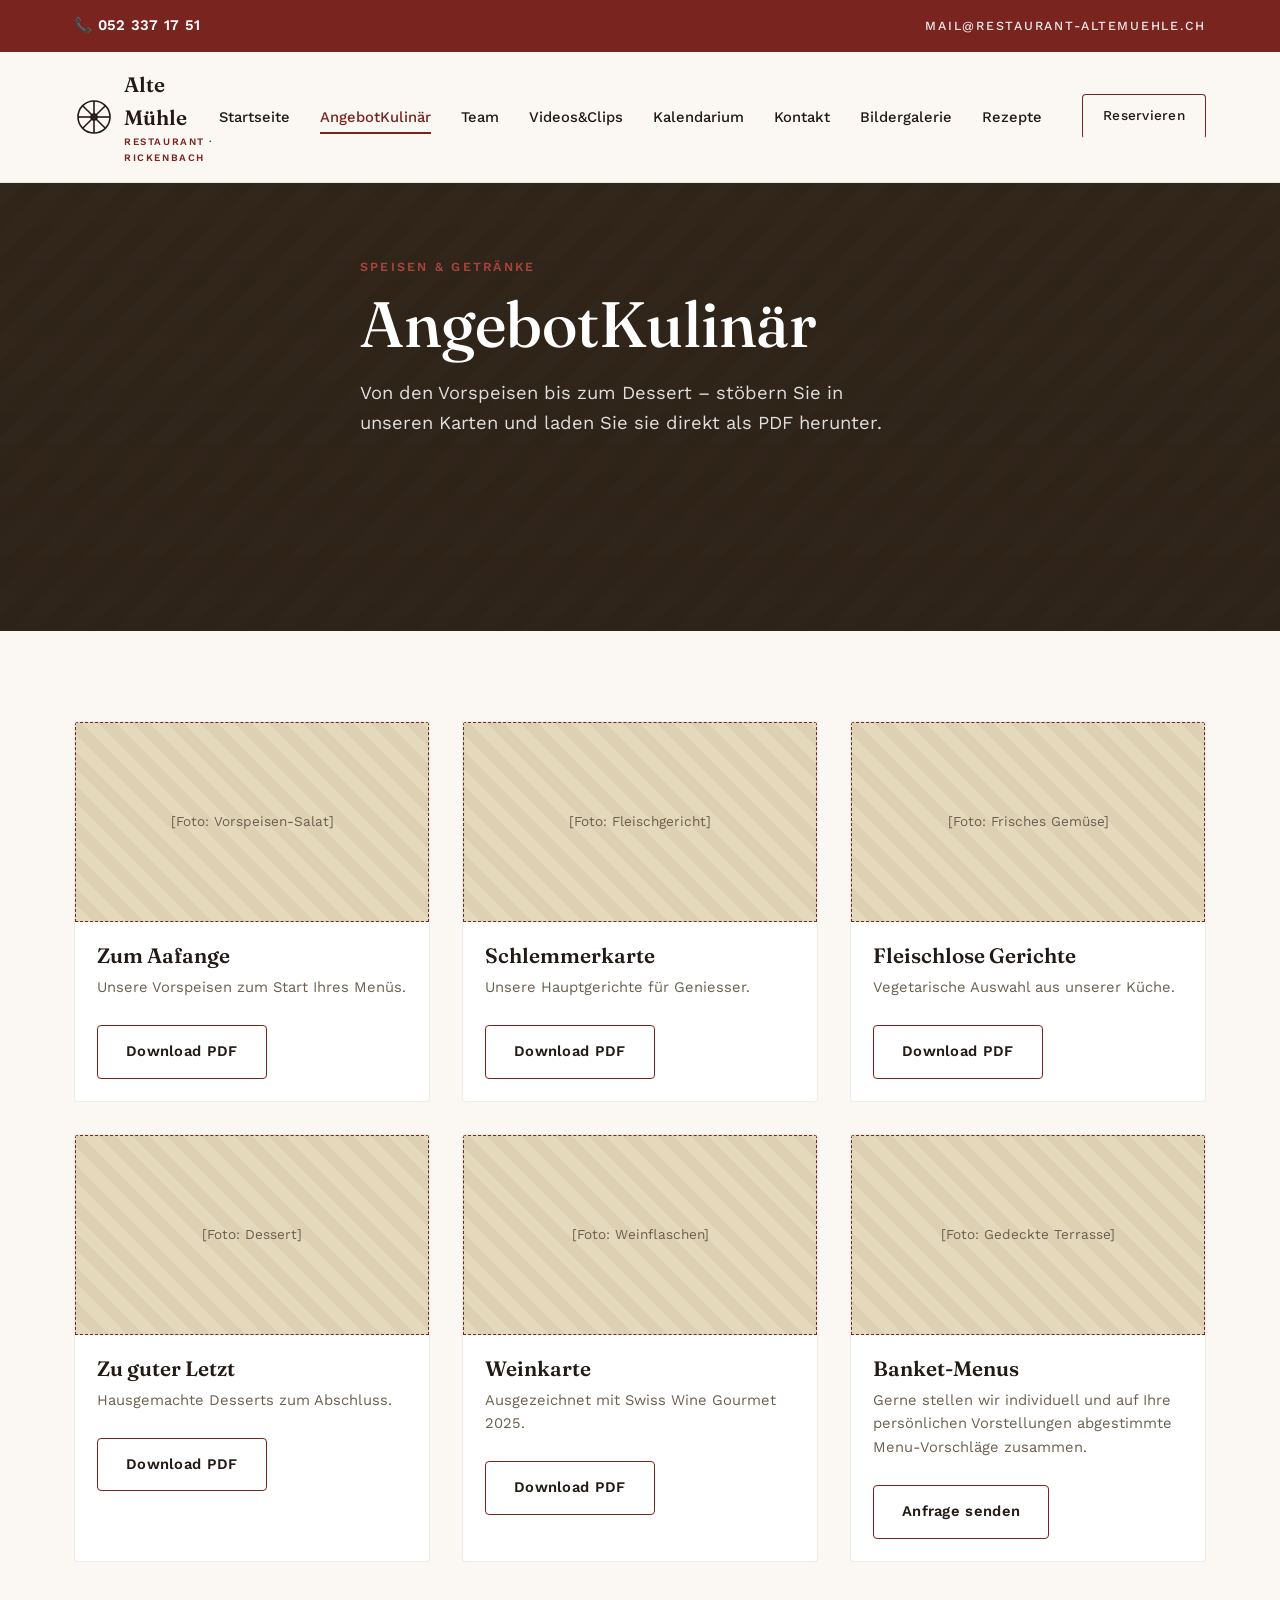
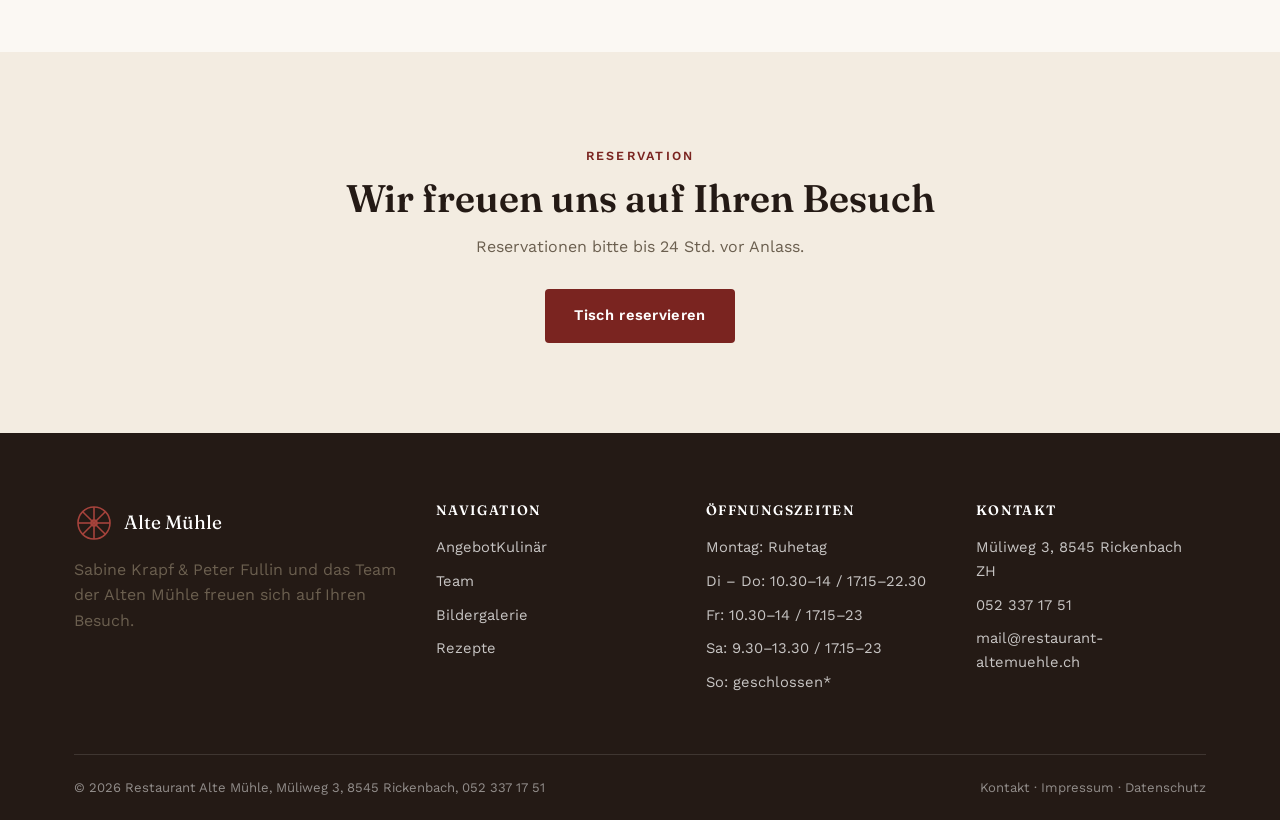
==== angebotkulinaer.html @ ccd16a59 "Initial commit" ====
<!DOCTYPE html>
<html lang="de">
<head>
<meta charset="UTF-8">
<meta name="viewport" content="width=device-width, initial-scale=1.0">
<title>AngebotKulinär | Restaurant Alte Mühle</title>
<meta name="description" content="Unsere Karten: Vorspeisen, Schlemmerkarte, fleischlose Gerichte, Desserts, Weinkarte und Banket-Menus.">
<link rel="stylesheet" href="style.css">
</head>
<body>

<div class="top-bar">
  <div class="top-bar-inner">
    <a class="phone" href="tel:+41523371751">📞 052 337 17 51</a>
    <a class="mail" href="mailto:mail@restaurant-altemuehle.ch">mail@restaurant-altemuehle.ch</a>
  </div>
</div>

<header class="site-header">
  <div class="nav-wrap">
    <a href="index.html" class="logo">
      <svg class="millwheel" viewBox="0 0 40 40"><circle cx="20" cy="20" r="16"/><line x1="20" y1="4" x2="20" y2="36"/><line x1="4" y1="20" x2="36" y2="20"/><line x1="8.7" y1="8.7" x2="31.3" y2="31.3"/><line x1="31.3" y1="8.7" x2="8.7" y2="31.3"/><circle cx="20" cy="20" r="3"/></svg>
      <div>Alte Mühle<span class="sub">Restaurant · Rickenbach</span></div>
    </a>
    <nav class="main-nav" id="main-nav">
      <ul>
        <li><a href="index.html">Startseite</a></li>
        <li><a href="angebotkulinaer.html" class="active">AngebotKulinär</a></li>
        <li><a href="team.html">Team</a></li>
        <li><a href="videos.html">Videos&amp;Clips</a></li>
        <li><a href="kalendarium.html">Kalendarium</a></li>
        <li><a href="kontakt.html">Kontakt</a></li>
        <li><a href="bildergalerie.html">Bildergalerie</a></li>
        <li><a href="rezepte.html">Rezepte</a></li>
        <li class="nav-cta"><a href="kontakt.html" class="btn btn-outline-dark">Reservieren</a></li>
      </ul>
    </nav>
    <button class="nav-toggle" id="nav-toggle" aria-label="Menü öffnen">&#9776;</button>
  </div>
</header>

<section class="hero page-hero">
  <div class="hero-inner">
    <span class="eyebrow">Speisen &amp; Getränke</span>
    <h1>AngebotKulinär</h1>
    <p class="lead">Von den Vorspeisen bis zum Dessert – stöbern Sie in unseren Karten und laden Sie sie direkt als PDF herunter.</p>
  </div>
</section>

<section>
  <div class="container">
    <div class="grid-3">
      <div class="card">
        <div class="img-placeholder">[Foto: Vorspeisen-Salat]</div>
        <div class="card-body">
          <h3>Zum Aafange</h3>
          <p>Unsere Vorspeisen zum Start Ihres Menüs.</p>
          <br>
          <a href="#" class="btn btn-outline-dark">Download PDF</a>
        </div>
      </div>
      <div class="card">
        <div class="img-placeholder">[Foto: Fleischgericht]</div>
        <div class="card-body">
          <h3>Schlemmerkarte</h3>
          <p>Unsere Hauptgerichte für Geniesser.</p>
          <br>
          <a href="#" class="btn btn-outline-dark">Download PDF</a>
        </div>
      </div>
      <div class="card">
        <div class="img-placeholder">[Foto: Frisches Gemüse]</div>
        <div class="card-body">
          <h3>Fleischlose Gerichte</h3>
          <p>Vegetarische Auswahl aus unserer Küche.</p>
          <br>
          <a href="#" class="btn btn-outline-dark">Download PDF</a>
        </div>
      </div>
      <div class="card">
        <div class="img-placeholder">[Foto: Dessert]</div>
        <div class="card-body">
          <h3>Zu guter Letzt</h3>
          <p>Hausgemachte Desserts zum Abschluss.</p>
          <br>
          <a href="#" class="btn btn-outline-dark">Download PDF</a>
        </div>
      </div>
      <div class="card">
        <div class="img-placeholder">[Foto: Weinflaschen]</div>
        <div class="card-body">
          <h3>Weinkarte</h3>
          <p>Ausgezeichnet mit Swiss Wine Gourmet 2025.</p>
          <br>
          <a href="#" class="btn btn-outline-dark">Download PDF</a>
        </div>
      </div>
      <div class="card">
        <div class="img-placeholder">[Foto: Gedeckte Terrasse]</div>
        <div class="card-body">
          <h3>Banket-Menus</h3>
          <p>Gerne stellen wir individuell und auf Ihre persönlichen Vorstellungen abgestimmte Menu-Vorschläge zusammen.</p>
          <br>
          <a href="kontakt.html" class="btn btn-outline-dark">Anfrage senden</a>
        </div>
      </div>
    </div>
  </div>
</section>

<section class="section-alt text-center">
  <div class="container">
    <span class="eyebrow">Reservation</span>
    <h2>Wir freuen uns auf Ihren Besuch</h2>
    <p style="max-width:520px;margin:14px auto 30px;">Reservationen bitte bis 24 Std. vor Anlass.</p>
    <a href="kontakt.html" class="btn btn-primary">Tisch reservieren</a>
  </div>
</section>

<footer class="site-footer">
  <div class="container">
    <div class="footer-grid">
      <div>
        <div class="footer-logo">
          <svg class="millwheel" viewBox="0 0 40 40"><circle cx="20" cy="20" r="16"/><line x1="20" y1="4" x2="20" y2="36"/><line x1="4" y1="20" x2="36" y2="20"/><line x1="8.7" y1="8.7" x2="31.3" y2="31.3"/><line x1="31.3" y1="8.7" x2="8.7" y2="31.3"/><circle cx="20" cy="20" r="3"/></svg>
          Alte Mühle
        </div>
        <p>Sabine Krapf &amp; Peter Fullin und das Team der Alten Mühle freuen sich auf Ihren Besuch.</p>
      </div>
      <div>
        <h4>Navigation</h4>
        <ul>
          <li><a href="angebotkulinaer.html">AngebotKulinär</a></li>
          <li><a href="team.html">Team</a></li>
          <li><a href="bildergalerie.html">Bildergalerie</a></li>
          <li><a href="rezepte.html">Rezepte</a></li>
        </ul>
      </div>
      <div>
        <h4>Öffnungszeiten</h4>
        <ul>
          <li>Montag: Ruhetag</li>
          <li>Di – Do: 10.30–14 / 17.15–22.30</li>
          <li>Fr: 10.30–14 / 17.15–23</li>
          <li>Sa: 9.30–13.30 / 17.15–23</li>
          <li>So: geschlossen*</li>
        </ul>
      </div>
      <div>
        <h4>Kontakt</h4>
        <ul>
          <li>Müliweg 3, 8545 Rickenbach ZH</li>
          <li><a href="tel:+41523371751">052 337 17 51</a></li>
          <li><a href="mailto:mail@restaurant-altemuehle.ch">mail@restaurant-altemuehle.ch</a></li>
        </ul>
      </div>
    </div>
    <div class="footer-bottom">
      <span>© 2026 Restaurant Alte Mühle, Müliweg 3, 8545 Rickenbach, 052 337 17 51</span>
      <span><a href="kontakt.html">Kontakt</a> · <a href="#">Impressum</a> · <a href="#">Datenschutz</a></span>
    </div>
  </div>
</footer>

<script>
  document.getElementById('nav-toggle').addEventListener('click', function () {
    document.getElementById('main-nav').classList.toggle('open');
  });
</script>
</body>
</html>
---- style.css ----
/* =============================================================
   Restaurant Alte Mühle – style.css
   Design: warmes Mühlen-/Getreide-Thema
   ============================================================= */

@import url('https://fonts.googleapis.com/css2?family=Fraunces:opsz,wght@9..144,400;9..144,500;9..144,600;9..144,700&family=Work+Sans:wght@400;500;600&display=swap');

:root {
  --dark-walnut: #241A15;
  --wood: #3B2A22;
  --brass: #7A2420;
  --brass-light: #A6433C;
  --grain: #F3ECE1;
  --grain-light: #FBF8F3;
  --moss: #4B3B2C;
  --white: #ffffff;
  --text: #241A15;
  --text-muted: #6b5f4f;

  --font-display: 'Fraunces', Georgia, serif;
  --font-body: 'Work Sans', Arial, sans-serif;

  --max-width: 1180px;
  --radius: 4px;
}

* { box-sizing: border-box; margin: 0; padding: 0; }

html { scroll-behavior: smooth; }

body {
  font-family: var(--font-body);
  color: var(--text);
  background: var(--grain-light);
  line-height: 1.6;
  -webkit-font-smoothing: antialiased;
}

img { max-width: 100%; display: block; }

a { color: inherit; text-decoration: none; }

.container {
  max-width: var(--max-width);
  margin: 0 auto;
  padding: 0 24px;
}

h1, h2, h3, h4 {
  font-family: var(--font-display);
  font-weight: 600;
  color: var(--dark-walnut);
  line-height: 1.15;
}

h1 { font-size: clamp(2.4rem, 5vw, 4rem); font-weight: 500; }
h2 { font-size: clamp(1.8rem, 3vw, 2.6rem); }
h3 { font-size: 1.3rem; }

.eyebrow {
  font-family: var(--font-body);
  font-size: 0.78rem;
  letter-spacing: 0.18em;
  text-transform: uppercase;
  color: var(--brass);
  font-weight: 600;
  display: inline-block;
  margin-bottom: 10px;
}

p { color: var(--text-muted); }

/* ---------- Mühlrad-Icon (Signatur-Element) ---------- */
.millwheel {
  width: 40px;
  height: 40px;
  flex-shrink: 0;
}
.millwheel circle,
.millwheel line {
  stroke: var(--brass);
  stroke-width: 1.6;
  fill: none;
}
.divider-wheel {
  display: flex;
  align-items: center;
  justify-content: center;
  gap: 18px;
  margin: 8px 0 32px;
}
.divider-wheel::before,
.divider-wheel::after {
  content: "";
  height: 1px;
  width: 60px;
  background: var(--brass-light);
}
.divider-wheel svg { width: 28px; height: 28px; }
.divider-wheel svg circle, .divider-wheel svg line { stroke: var(--brass); stroke-width: 1.4; fill: none; }

/* ---------- Buttons ---------- */
.btn {
  display: inline-flex;
  align-items: center;
  gap: 8px;
  padding: 14px 28px;
  border-radius: var(--radius);
  font-family: var(--font-body);
  font-weight: 600;
  font-size: 0.92rem;
  letter-spacing: 0.02em;
  border: 1.5px solid transparent;
  cursor: pointer;
  transition: all 0.2s ease;
}
.btn-primary {
  background: var(--brass);
  color: var(--white);
}
.btn-primary:hover { background: var(--dark-walnut); }
.btn-outline {
  background: transparent;
  border-color: rgba(255,255,255,0.6);
  color: var(--white);
}
.btn-outline:hover { background: rgba(255,255,255,0.12); }
.btn-outline-dark {
  background: transparent;
  border-color: var(--brass);
  color: var(--dark-walnut);
}
.btn-outline-dark:hover { background: var(--brass); color: var(--white); }

/* ---------- Topbar ---------- */
.top-bar {
  background: var(--brass);
  color: var(--white);
}
.top-bar-inner {
  max-width: var(--max-width);
  margin: 0 auto;
  padding: 14px 24px;
  display: flex;
  justify-content: space-between;
  align-items: center;
  gap: 14px;
  flex-wrap: wrap;
}
.top-bar a { color: var(--white); font-weight: 600; font-size: 0.92rem; letter-spacing: 0.02em; }
.top-bar .mail { font-size: 0.78rem; letter-spacing: 0.14em; text-transform: uppercase; opacity: 0.9; font-weight: 500; }
.top-bar .phone { display: flex; align-items: center; gap: 8px; }

/* ---------- Header ---------- */
header.site-header {
  position: sticky;
  top: 0;
  z-index: 100;
  background: var(--grain-light);
  border-bottom: 1px solid rgba(43,33,24,0.08);
}
.nav-wrap {
  display: flex;
  align-items: center;
  justify-content: space-between;
  padding: 16px 24px;
  max-width: var(--max-width);
  margin: 0 auto;
}
.logo {
  display: flex;
  align-items: center;
  gap: 10px;
  font-family: var(--font-display);
  font-size: 1.3rem;
  font-weight: 600;
  color: var(--dark-walnut);
}
.logo .millwheel circle, .logo .millwheel line { stroke: var(--dark-walnut); }
.logo span.sub {
  display: block;
  font-family: var(--font-body);
  font-size: 0.62rem;
  letter-spacing: 0.16em;
  text-transform: uppercase;
  color: var(--brass);
  font-weight: 600;
}

nav.main-nav ul {
  list-style: none;
  display: flex;
  gap: 30px;
  align-items: center;
}
nav.main-nav a {
  font-size: 0.92rem;
  font-weight: 500;
  color: var(--text);
  padding: 6px 0;
  border-bottom: 2px solid transparent;
  transition: border-color 0.2s, color 0.2s;
}
nav.main-nav a:hover,
nav.main-nav a.active {
  color: var(--brass);
  border-color: var(--brass);
}
.nav-cta { margin-left: 10px; }
.nav-cta .btn { padding: 10px 20px; font-size: 0.85rem; }

.nav-toggle { display: none; background: none; border: none; font-size: 1.6rem; cursor: pointer; color: var(--dark-walnut); }

/* ---------- Hero ---------- */
.hero {
  position: relative;
  min-height: 640px;
  display: flex;
  align-items: center;
  background:
    linear-gradient(180deg, rgba(43,33,24,0.55), rgba(43,33,24,0.72)),
    repeating-linear-gradient(135deg, #3a2c1e, #3a2c1e 18px, #362818 18px, #362818 36px);
}
.hero-inner {
  max-width: var(--max-width);
  margin: 0 auto;
  padding: 100px 24px;
  color: var(--white);
}
.hero .eyebrow { color: var(--brass-light); }
.hero h1 { color: var(--white); max-width: 720px; }
.hero p.lead {
  color: rgba(255,255,255,0.85);
  font-size: 1.15rem;
  max-width: 560px;
  margin: 18px 0 34px;
}
.hero-actions { display: flex; flex-wrap: wrap; gap: 14px; }

.page-hero {
  min-height: 320px;
  padding-top: 0;
}
.page-hero .hero-inner { padding: 70px 24px; }

/* placeholder image blocks – swap for real photos */
.img-placeholder {
  background: repeating-linear-gradient(45deg, #e4d8bd, #e4d8bd 12px, #ded1b3 12px, #ded1b3 24px);
  border: 1.5px dashed var(--brass);
  display: flex;
  align-items: center;
  justify-content: center;
  color: var(--text-muted);
  font-family: var(--font-body);
  font-size: 0.85rem;
  text-align: center;
  padding: 20px;
  border-radius: var(--radius);
  min-height: 220px;
}

/* ---------- Sections ---------- */
section { padding: 90px 0; }
section.tight { padding: 60px 0; }
.section-alt { background: var(--grain); }
.section-dark {
  background: var(--dark-walnut);
  color: var(--white);
}
.section-dark h2, .section-dark h3 { color: var(--white); }
.section-dark p { color: rgba(255,255,255,0.72); }

.section-head {
  text-align: center;
  max-width: 640px;
  margin: 0 auto 50px;
}

/* two-column about */
.split {
  display: grid;
  grid-template-columns: 1fr 1fr;
  gap: 60px;
  align-items: center;
}
.split .img-placeholder { min-height: 420px; }

/* cards / grid */
.grid-3 {
  display: grid;
  grid-template-columns: repeat(3, 1fr);
  gap: 32px;
}
.grid-2 {
  display: grid;
  grid-template-columns: repeat(2, 1fr);
  gap: 32px;
}
.card {
  background: var(--white);
  border: 1px solid rgba(43,33,24,0.08);
  border-radius: var(--radius);
  overflow: hidden;
}
.card .img-placeholder { min-height: 200px; border-radius: 0; }
.card-body { padding: 22px; }
.card-body h3 { margin-bottom: 8px; }
.card-body p { font-size: 0.92rem; }

/* team */
.team-member { text-align: center; }
.team-member .img-placeholder {
  min-height: 260px;
  border-radius: 50%;
  aspect-ratio: 1/1;
  min-height: 0;
}
.team-member h3 { margin-top: 18px; }
.team-member .role {
  color: var(--brass);
  font-size: 0.82rem;
  letter-spacing: 0.08em;
  text-transform: uppercase;
  font-weight: 600;
  margin-bottom: 10px;
}

/* gallery */
.gallery-grid {
  display: grid;
  grid-template-columns: repeat(4, 1fr);
  grid-auto-rows: 200px;
  gap: 14px;
}
.gallery-grid .img-placeholder { min-height: 0; height: 100%; }
.gallery-grid .tall { grid-row: span 2; }
.gallery-grid .wide { grid-column: span 2; }

/* videos */
.video-card .img-placeholder {
  min-height: 260px;
  position: relative;
}
.play-badge {
  width: 60px;
  height: 60px;
  border-radius: 50%;
  background: rgba(43,33,24,0.75);
  color: var(--white);
  display: flex;
  align-items: center;
  justify-content: center;
  font-size: 1.4rem;
}

/* recipes */
.recipe-card .tag {
  display: inline-block;
  font-size: 0.72rem;
  letter-spacing: 0.08em;
  text-transform: uppercase;
  background: var(--grain);
  color: var(--moss);
  padding: 4px 10px;
  border-radius: 20px;
  margin-bottom: 10px;
  font-weight: 600;
}

/* events */
.event-row {
  display: flex;
  gap: 26px;
  padding: 26px 0;
  border-bottom: 1px solid rgba(43,33,24,0.1);
}
.event-date {
  min-width: 90px;
  text-align: center;
  font-family: var(--font-display);
  color: var(--brass);
}
.event-date .day { font-size: 2rem; font-weight: 600; display: block; line-height: 1; }
.event-date .month { font-size: 0.8rem; letter-spacing: 0.1em; text-transform: uppercase; }

/* opening hours table */
.hours-table { width: 100%; border-collapse: collapse; }
.hours-table td { padding: 10px 0; border-bottom: 1px solid rgba(255,255,255,0.12); font-size: 0.95rem; }
.hours-table td:last-child { text-align: right; color: var(--brass-light); font-weight: 600; }

/* contact form */
.contact-grid {
  display: grid;
  grid-template-columns: 1fr 1fr;
  gap: 60px;
}
.form-field { margin-bottom: 18px; }
.form-field label {
  display: block;
  font-size: 0.85rem;
  font-weight: 600;
  margin-bottom: 6px;
  color: var(--dark-walnut);
}
.form-field input,
.form-field select,
.form-field textarea {
  width: 100%;
  padding: 12px 14px;
  border: 1.5px solid rgba(43,33,24,0.18);
  border-radius: var(--radius);
  font-family: var(--font-body);
  font-size: 0.95rem;
  background: var(--white);
}
.form-field input:focus,
.form-field select:focus,
.form-field textarea:focus {
  outline: 2px solid var(--brass);
  outline-offset: 1px;
}
.form-row { display: grid; grid-template-columns: 1fr 1fr; gap: 18px; }
.map-embed {
  width: 100%;
  height: 100%;
  min-height: 320px;
  border-radius: var(--radius);
  border: none;
}

/* ---------- Footer ---------- */
footer.site-footer {
  background: var(--dark-walnut);
  color: rgba(255,255,255,0.75);
  padding-top: 70px;
}
.footer-grid {
  display: grid;
  grid-template-columns: 1.4fr 1fr 1fr 1fr;
  gap: 40px;
  padding-bottom: 50px;
  border-bottom: 1px solid rgba(255,255,255,0.12);
}
.footer-grid h4 {
  color: var(--white);
  font-size: 0.85rem;
  letter-spacing: 0.1em;
  text-transform: uppercase;
  margin-bottom: 18px;
}
.footer-grid ul { list-style: none; }
.footer-grid li { margin-bottom: 10px; font-size: 0.92rem; }
.footer-grid a:hover { color: var(--brass-light); }
.footer-logo {
  display: flex;
  align-items: center;
  gap: 10px;
  font-family: var(--font-display);
  font-size: 1.2rem;
  color: var(--white);
  margin-bottom: 14px;
}
.footer-logo .millwheel circle, .footer-logo .millwheel line { stroke: var(--brass-light); }
.footer-bottom {
  display: flex;
  justify-content: space-between;
  align-items: center;
  padding: 22px 0;
  font-size: 0.82rem;
  color: rgba(255,255,255,0.5);
  flex-wrap: wrap;
  gap: 10px;
}
.footer-bottom a { color: rgba(255,255,255,0.5); }
.footer-bottom a:hover { color: var(--brass-light); }

/* ---------- Utilities ---------- */
.text-center { text-align: center; }
.mt-40 { margin-top: 40px; }

/* ---------- Responsive ---------- */
@media (max-width: 900px) {
  .split, .contact-grid { grid-template-columns: 1fr; }
  .grid-3 { grid-template-columns: repeat(2, 1fr); }
  .gallery-grid { grid-template-columns: repeat(2, 1fr); }
  .footer-grid { grid-template-columns: 1fr 1fr; }
}

@media (max-width: 720px) {
  nav.main-nav { position: fixed; top: 73px; left: 0; right: 0; background: var(--grain-light); flex-direction: column; padding: 20px 24px; border-bottom: 1px solid rgba(43,33,24,0.1); display: none; }
  nav.main-nav.open { display: flex; }
  nav.main-nav ul { flex-direction: column; align-items: flex-start; width: 100%; gap: 4px; }
  nav.main-nav .nav-cta { margin: 14px 0 0; }
  .nav-toggle { display: block; }
  .grid-3, .grid-2, .footer-grid { grid-template-columns: 1fr; }
  .gallery-grid { grid-template-columns: 1fr 1fr; }
  .form-row { grid-template-columns: 1fr; }
  .hero-inner, .page-hero .hero-inner { padding: 60px 24px; }
}
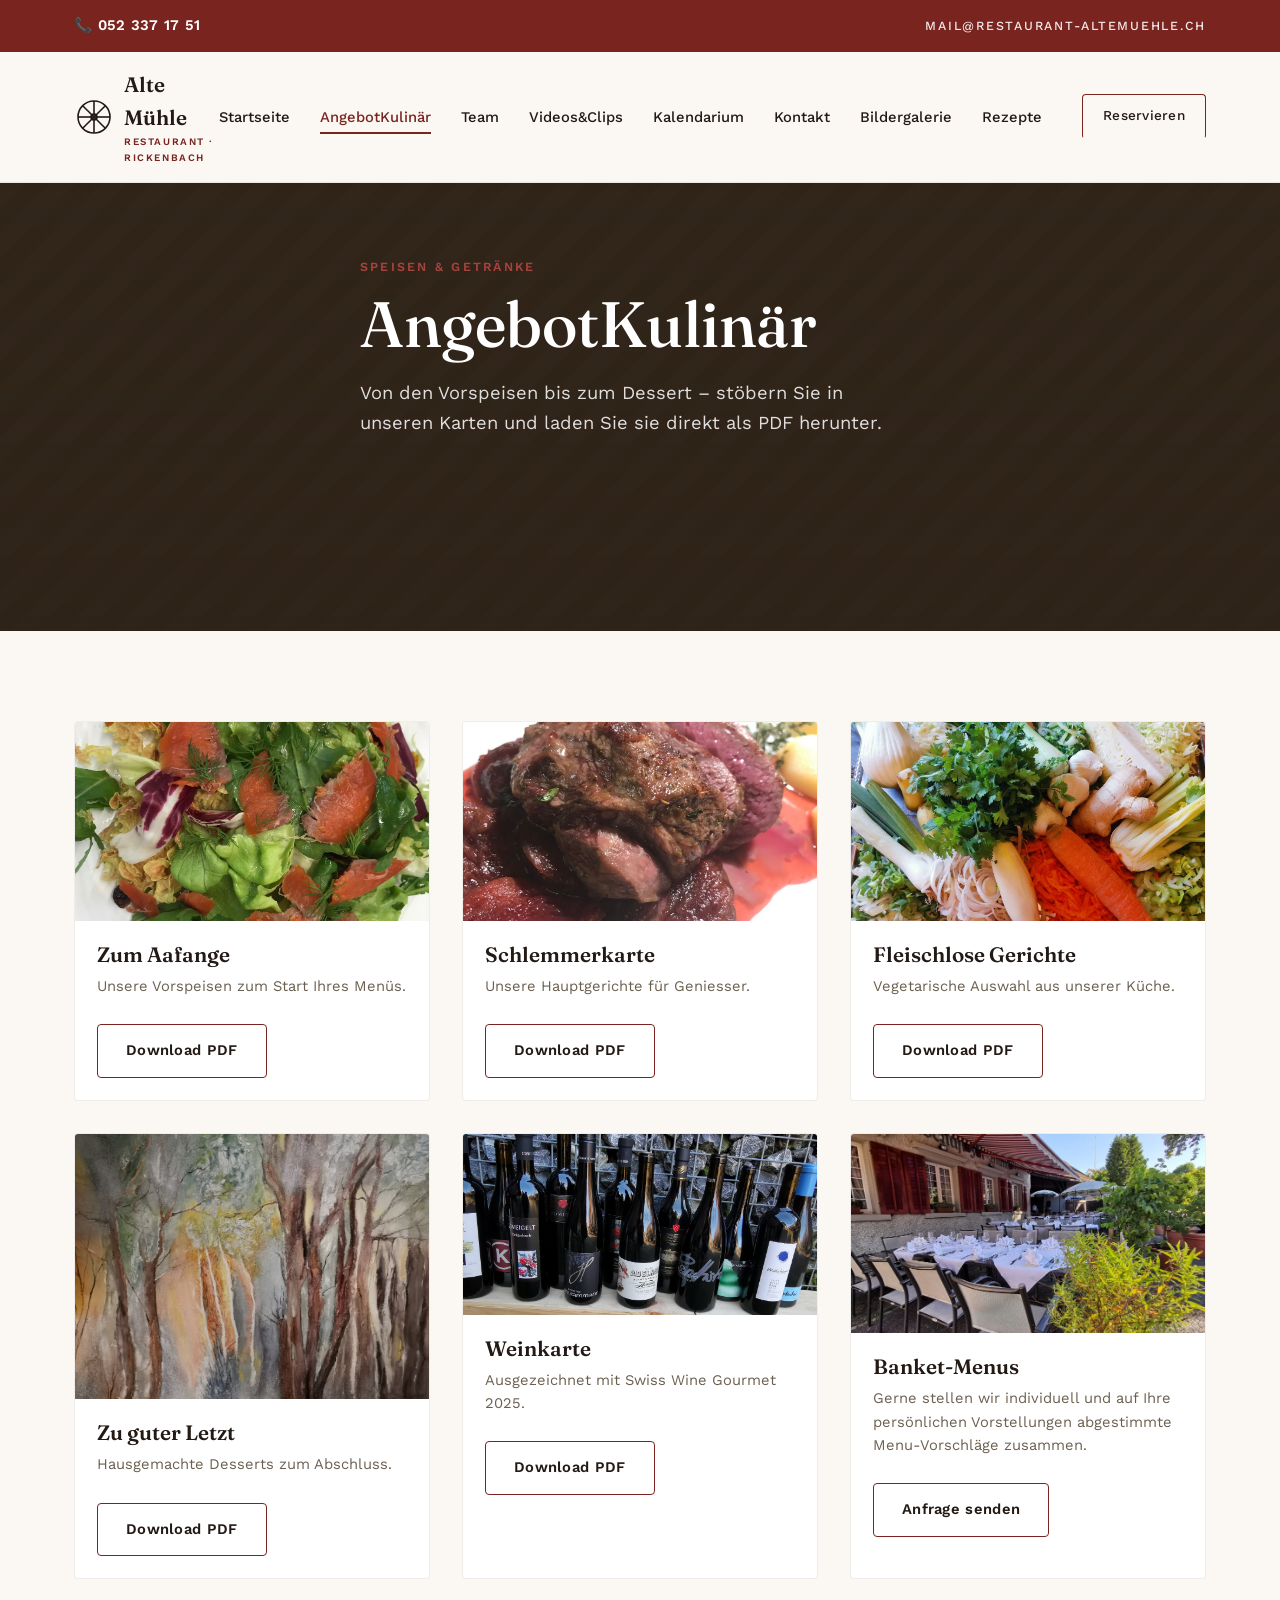
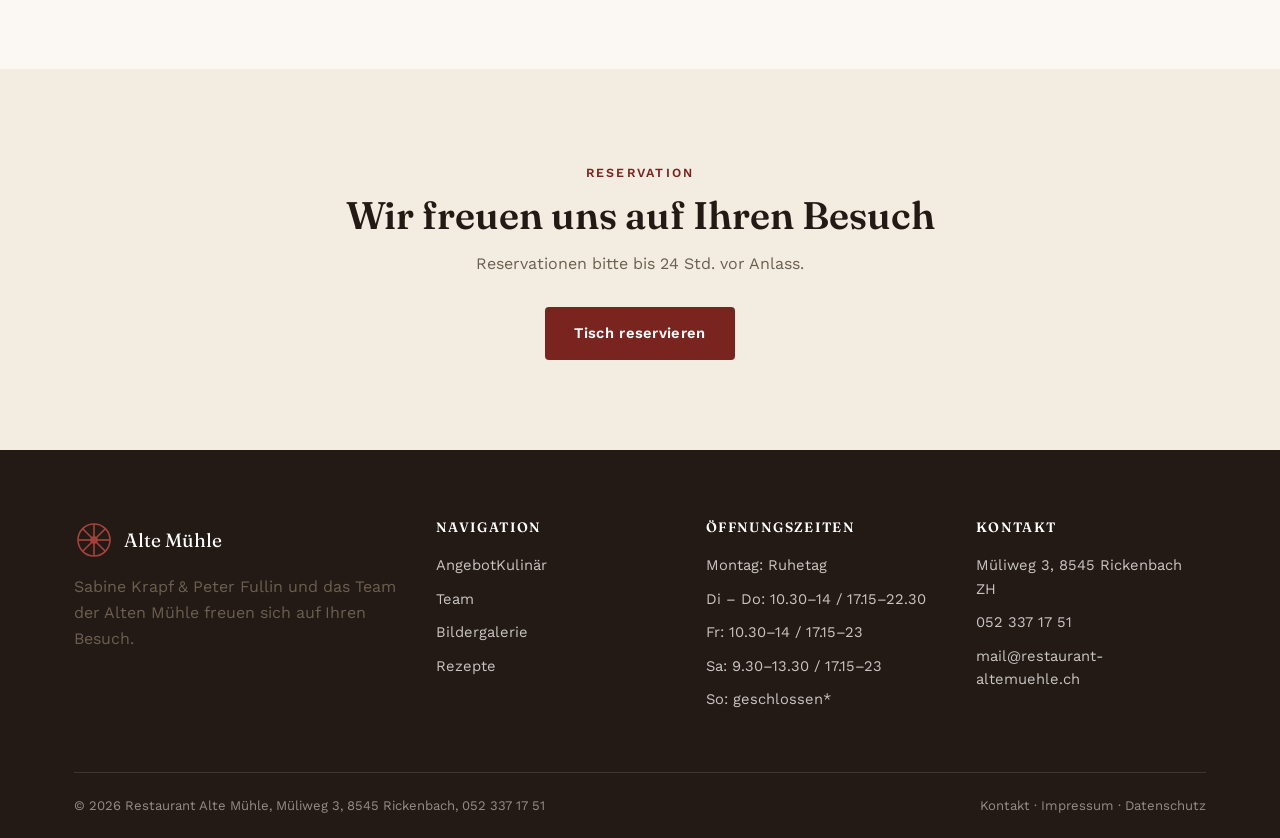
==== commit f16de11d: "see last commit" ====
--- a/angebotkulinaer.html
+++ b/angebotkulinaer.html
@@ -51,52 +51,52 @@
   <div class="container">
     <div class="grid-3">
       <div class="card">
-        <div class="img-placeholder">[Foto: Vorspeisen-Salat]</div>
+        <img src="menu/dec10ce7-54ed-459d-a0a4-ac228cb10e82.jpg" alt="Weinkarte" class="card-img">
         <div class="card-body">
           <h3>Zum Aafange</h3>
           <p>Unsere Vorspeisen zum Start Ihres Menüs.</p>
           <br>
-          <a href="#" class="btn btn-outline-dark">Download PDF</a>
+          <a href="menu/glutschigs-zum-aafange.pdf" class="btn btn-outline-dark">Download PDF</a>
         </div>
       </div>
       <div class="card">
-        <div class="img-placeholder">[Foto: Fleischgericht]</div>
+        <img src="menu/3e3a4d44-d953-4199-b71e-68ead82b3f67.jpg" alt="Weinkarte" class="card-img">
         <div class="card-body">
           <h3>Schlemmerkarte</h3>
           <p>Unsere Hauptgerichte für Geniesser.</p>
           <br>
-          <a href="#" class="btn btn-outline-dark">Download PDF</a>
+          <a href="menu/schlemmerkarte.pdf" class="btn btn-outline-dark">Download PDF</a>
         </div>
       </div>
       <div class="card">
-        <div class="img-placeholder">[Foto: Frisches Gemüse]</div>
+        <img src="menu/c1bb4e3f-920f-47ab-b1a6-8c3b779eff9e.jpg" alt="Weinkarte" class="card-img">
         <div class="card-body">
           <h3>Fleischlose Gerichte</h3>
           <p>Vegetarische Auswahl aus unserer Küche.</p>
           <br>
-          <a href="#" class="btn btn-outline-dark">Download PDF</a>
+          <a href="menu/ohne-fleisch.pdf" class="btn btn-outline-dark">Download PDF</a>
         </div>
       </div>
       <div class="card">
-        <div class="img-placeholder">[Foto: Dessert]</div>
+        <img src="menu/bae420a6-13a4-4104-b1e7-38b9ce7748ab.jpg" alt="Weinkarte" class="card-img">
         <div class="card-body">
           <h3>Zu guter Letzt</h3>
           <p>Hausgemachte Desserts zum Abschluss.</p>
           <br>
-          <a href="#" class="btn btn-outline-dark">Download PDF</a>
+          <a href="menu/zu-guter-letzt.pdf" class="btn btn-outline-dark">Download PDF</a>
         </div>
       </div>
       <div class="card">
-        <div class="img-placeholder">[Foto: Weinflaschen]</div>
+        <img src="menu/0c00abc8-027a-47c9-b9a1-c8ffb83b4723.jpg" alt="Weinkarte" class="card-img">
         <div class="card-body">
           <h3>Weinkarte</h3>
           <p>Ausgezeichnet mit Swiss Wine Gourmet 2025.</p>
           <br>
-          <a href="#" class="btn btn-outline-dark">Download PDF</a>
+          <a href="menu/weinkarte.pdf.pdf" class="btn btn-outline-dark">Download PDF</a>
         </div>
       </div>
       <div class="card">
-        <div class="img-placeholder">[Foto: Gedeckte Terrasse]</div>
+        <img src="menu/f2fa04a3-8760-4892-a5e3-02a57ac8311f.jpg" alt="Weinkarte" class="card-img">
         <div class="card-body">
           <h3>Banket-Menus</h3>
           <p>Gerne stellen wir individuell und auf Ihre persönlichen Vorstellungen abgestimmte Menu-Vorschläge zusammen.</p>
--- a/style.css
+++ b/style.css
@@ -422,7 +422,7 @@
 .form-row { display: grid; grid-template-columns: 1fr 1fr; gap: 18px; }
 .map-embed {
   width: 100%;
-  height: 100%;
+  height: 40%;
   min-height: 320px;
   border-radius: var(--radius);
   border: none;
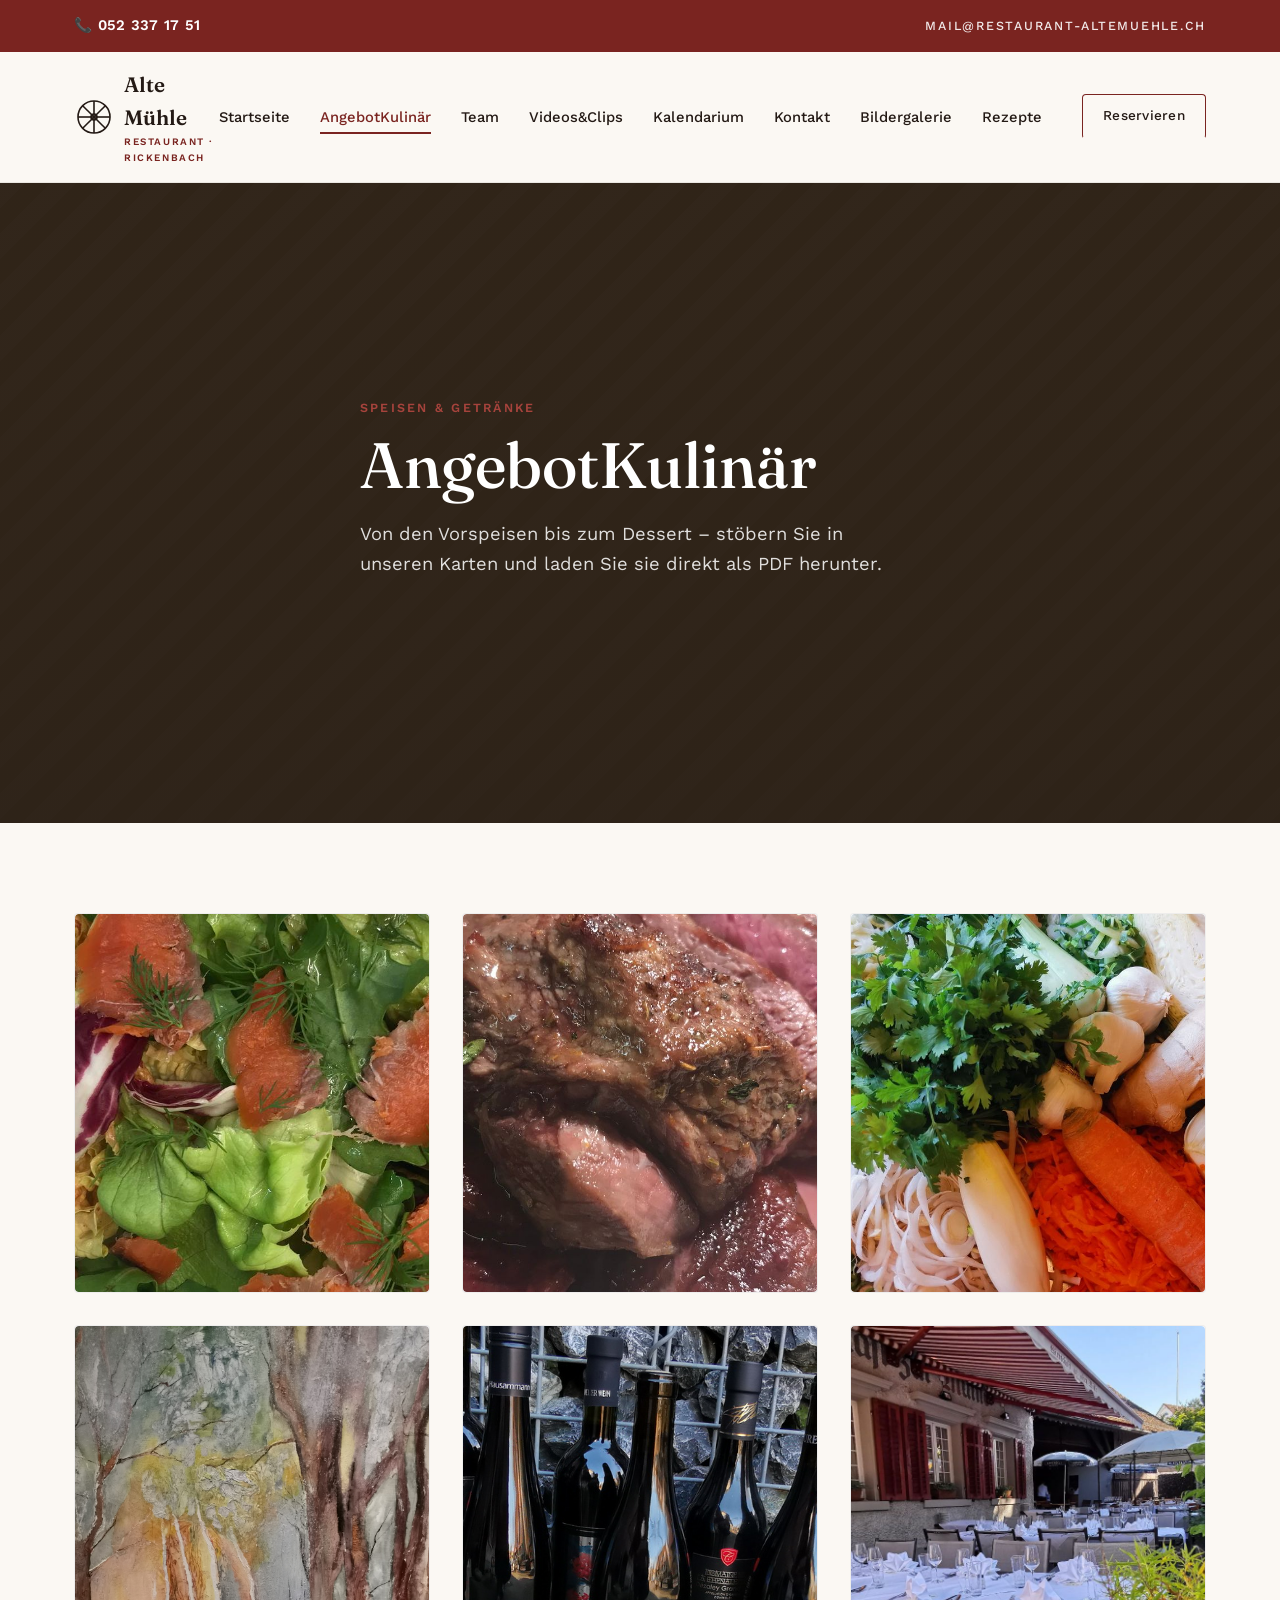
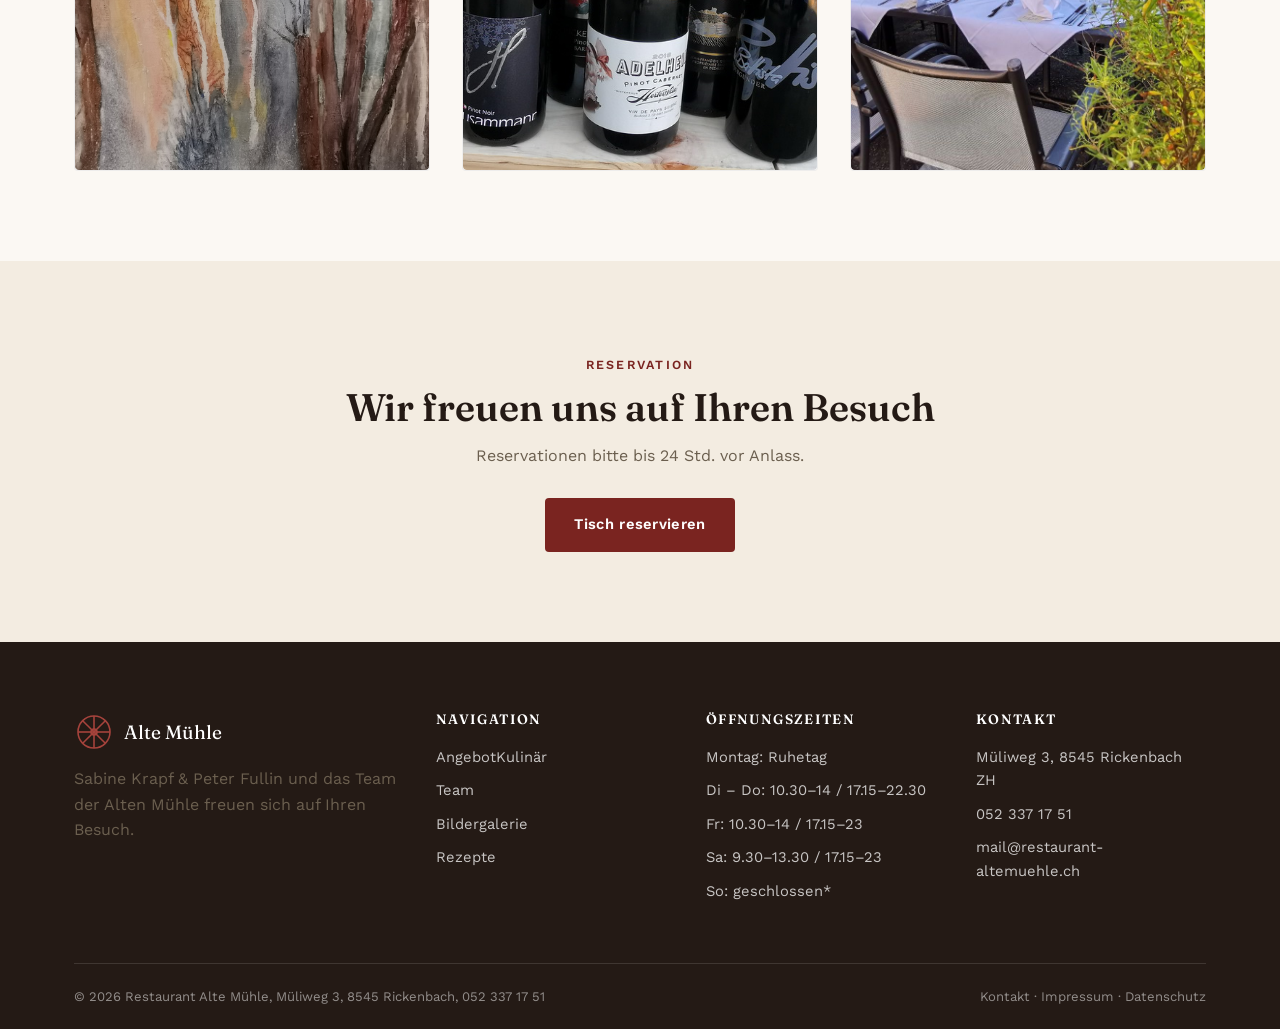
==== commit 8ac0a620: "." ====
--- a/angebotkulinaer.html
+++ b/angebotkulinaer.html
@@ -7,7 +7,7 @@
 <meta name="description" content="Unsere Karten: Vorspeisen, Schlemmerkarte, fleischlose Gerichte, Desserts, Weinkarte und Banket-Menus.">
 <link rel="stylesheet" href="style.css">
 </head>
-<body>
+<body class="page">
 
 <div class="top-bar">
   <div class="top-bar-inner">
--- a/style.css
+++ b/style.css
@@ -1,8 +1,3 @@
-/* =============================================================
-   Restaurant Alte Mühle – style.css
-   Design: warmes Mühlen-/Getreide-Thema
-   ============================================================= */
-
 @import url('https://fonts.googleapis.com/css2?family=Fraunces:opsz,wght@9..144,400;9..144,500;9..144,600;9..144,700&family=Work+Sans:wght@400;500;600&display=swap');
 
 :root {
@@ -16,10 +11,8 @@
   --white: #ffffff;
   --text: #241A15;
   --text-muted: #6b5f4f;
-
   --font-display: 'Fraunces', Georgia, serif;
   --font-body: 'Work Sans', Arial, sans-serif;
-
   --max-width: 1180px;
   --radius: 4px;
 }
@@ -70,7 +63,6 @@
 
 p { color: var(--text-muted); }
 
-/* ---------- Mühlrad-Icon (Signatur-Element) ---------- */
 .millwheel {
   width: 40px;
   height: 40px;
@@ -82,24 +74,7 @@
   stroke-width: 1.6;
   fill: none;
 }
-.divider-wheel {
-  display: flex;
-  align-items: center;
-  justify-content: center;
-  gap: 18px;
-  margin: 8px 0 32px;
-}
-.divider-wheel::before,
-.divider-wheel::after {
-  content: "";
-  height: 1px;
-  width: 60px;
-  background: var(--brass-light);
-}
-.divider-wheel svg { width: 28px; height: 28px; }
-.divider-wheel svg circle, .divider-wheel svg line { stroke: var(--brass); stroke-width: 1.4; fill: none; }
-
-/* ---------- Buttons ---------- */
+
 .btn {
   display: inline-flex;
   align-items: center;
@@ -114,29 +89,35 @@
   cursor: pointer;
   transition: all 0.2s ease;
 }
+
 .btn-primary {
   background: var(--brass);
   color: var(--white);
 }
+
 .btn-primary:hover { background: var(--dark-walnut); }
+
 .btn-outline {
   background: transparent;
   border-color: rgba(255,255,255,0.6);
   color: var(--white);
 }
+
 .btn-outline:hover { background: rgba(255,255,255,0.12); }
+
 .btn-outline-dark {
   background: transparent;
   border-color: var(--brass);
   color: var(--dark-walnut);
 }
+
 .btn-outline-dark:hover { background: var(--brass); color: var(--white); }
 
-/* ---------- Topbar ---------- */
 .top-bar {
   background: var(--brass);
   color: var(--white);
 }
+
 .top-bar-inner {
   max-width: var(--max-width);
   margin: 0 auto;
@@ -147,11 +128,28 @@
   gap: 14px;
   flex-wrap: wrap;
 }
-.top-bar a { color: var(--white); font-weight: 600; font-size: 0.92rem; letter-spacing: 0.02em; }
-.top-bar .mail { font-size: 0.78rem; letter-spacing: 0.14em; text-transform: uppercase; opacity: 0.9; font-weight: 500; }
-.top-bar .phone { display: flex; align-items: center; gap: 8px; }
-
-/* ---------- Header ---------- */
+
+.top-bar a {
+  color: var(--white);
+  font-weight: 600;
+  font-size: 0.92rem;
+  letter-spacing: 0.02em;
+}
+
+.top-bar .mail {
+  font-size: 0.78rem;
+  letter-spacing: 0.14em;
+  text-transform: uppercase;
+  opacity: 0.9;
+  font-weight: 500;
+}
+
+.top-bar .phone {
+  display: flex;
+  align-items: center;
+  gap: 8px;
+}
+
 header.site-header {
   position: sticky;
   top: 0;
@@ -159,6 +157,7 @@
   background: var(--grain-light);
   border-bottom: 1px solid rgba(43,33,24,0.08);
 }
+
 .nav-wrap {
   display: flex;
   align-items: center;
@@ -167,6 +166,7 @@
   max-width: var(--max-width);
   margin: 0 auto;
 }
+
 .logo {
   display: flex;
   align-items: center;
@@ -176,7 +176,9 @@
   font-weight: 600;
   color: var(--dark-walnut);
 }
+
 .logo .millwheel circle, .logo .millwheel line { stroke: var(--dark-walnut); }
+
 .logo span.sub {
   display: block;
   font-family: var(--font-body);
@@ -193,6 +195,7 @@
   gap: 30px;
   align-items: center;
 }
+
 nav.main-nav a {
   font-size: 0.92rem;
   font-weight: 500;
@@ -201,160 +204,155 @@
   border-bottom: 2px solid transparent;
   transition: border-color 0.2s, color 0.2s;
 }
+
 nav.main-nav a:hover,
 nav.main-nav a.active {
   color: var(--brass);
   border-color: var(--brass);
 }
+
 .nav-cta { margin-left: 10px; }
 .nav-cta .btn { padding: 10px 20px; font-size: 0.85rem; }
 
-.nav-toggle { display: none; background: none; border: none; font-size: 1.6rem; cursor: pointer; color: var(--dark-walnut); }
-
-/* ---------- Hero ---------- */
-.hero {
+.nav-toggle {
+  display: none;
+  background: none;
+  border: none;
+  font-size: 1.6rem;
+  cursor: pointer;
+  color: var(--dark-walnut);
+}
+
+body.home .hero {
   position: relative;
   min-height: 640px;
   display: flex;
   align-items: center;
+  overflow: hidden;
+  background: transparent;
+}
+
+body.page .hero {
+  position: relative;
+  min-height: 640px;
+  display: flex;
+  align-items: center;
   background:
-    linear-gradient(180deg, rgba(43,33,24,0.55), rgba(43,33,24,0.72)),
-    repeating-linear-gradient(135deg, #3a2c1e, #3a2c1e 18px, #362818 18px, #362818 36px);
-}
+          linear-gradient(180deg, rgba(43,33,24,0.55), rgba(43,33,24,0.72)),
+          repeating-linear-gradient(135deg, #3a2c1e, #3a2c1e 18px, #362818 18px, #362818 36px);
+}
+
+.hero-bg {
+  position: absolute;
+  inset: 0;
+  z-index: 0;
+}
+
+.hero-bg-img {
+  position: absolute;
+  inset: 0;
+  width: 100%;
+  height: 100%;
+  display: block;
+  object-fit: cover;
+  opacity: 0;
+  transition: opacity 1.2s ease;
+  filter: brightness(0.7);
+  will-change: opacity;
+  transform: translateZ(0);
+}
+
+.hero-bg-img.active {
+  opacity: 1;
+}
+
+.hero-overlay {
+  position: absolute;
+  inset: 0;
+  background: linear-gradient(rgba(0,0,0,0.15), rgba(0,0,0,0.35));
+  z-index: 1;
+  pointer-events: none;
+}
+
 .hero-inner {
+  position: relative;
+  z-index: 2;
   max-width: var(--max-width);
   margin: 0 auto;
   padding: 100px 24px;
   color: var(--white);
 }
+
+
 .hero .eyebrow { color: var(--brass-light); }
+
 .hero h1 { color: var(--white); max-width: 720px; }
+
 .hero p.lead {
   color: rgba(255,255,255,0.85);
   font-size: 1.15rem;
   max-width: 560px;
   margin: 18px 0 34px;
 }
-.hero-actions { display: flex; flex-wrap: wrap; gap: 14px; }
-
-.page-hero {
-  min-height: 320px;
-  padding-top: 0;
-}
-.page-hero .hero-inner { padding: 70px 24px; }
-
-/* placeholder image blocks – swap for real photos */
-.img-placeholder {
-  background: repeating-linear-gradient(45deg, #e4d8bd, #e4d8bd 12px, #ded1b3 12px, #ded1b3 24px);
-  border: 1.5px dashed var(--brass);
-  display: flex;
-  align-items: center;
-  justify-content: center;
-  color: var(--text-muted);
-  font-family: var(--font-body);
-  font-size: 0.85rem;
-  text-align: center;
-  padding: 20px;
-  border-radius: var(--radius);
-  min-height: 220px;
-}
-
-/* ---------- Sections ---------- */
+
+.hero-actions {
+  display: flex;
+  flex-wrap: wrap;
+  gap: 14px;
+}
+
 section { padding: 90px 0; }
 section.tight { padding: 60px 0; }
+
 .section-alt { background: var(--grain); }
+
 .section-dark {
   background: var(--dark-walnut);
   color: var(--white);
 }
+
 .section-dark h2, .section-dark h3 { color: var(--white); }
 .section-dark p { color: rgba(255,255,255,0.72); }
 
-.section-head {
-  text-align: center;
-  max-width: 640px;
-  margin: 0 auto 50px;
-}
-
-/* two-column about */
 .split {
   display: grid;
   grid-template-columns: 1fr 1fr;
   gap: 60px;
   align-items: center;
 }
-.split .img-placeholder { min-height: 420px; }
-
-/* cards / grid */
+
 .grid-3 {
   display: grid;
   grid-template-columns: repeat(3, 1fr);
   gap: 32px;
 }
+
 .grid-2 {
   display: grid;
   grid-template-columns: repeat(2, 1fr);
   gap: 32px;
 }
+
 .card {
   background: var(--white);
   border: 1px solid rgba(43,33,24,0.08);
   border-radius: var(--radius);
   overflow: hidden;
 }
-.card .img-placeholder { min-height: 200px; border-radius: 0; }
+
+.card-img {
+  width: 100%;
+  height: 100%;
+  object-fit: cover;
+  border-radius: var(--radius);
+  box-shadow: 0 6px 18px rgba(36,26,21,0.08);
+}
+
 .card-body { padding: 22px; }
 .card-body h3 { margin-bottom: 8px; }
 .card-body p { font-size: 0.92rem; }
 
-/* team */
-.team-member { text-align: center; }
-.team-member .img-placeholder {
-  min-height: 260px;
-  border-radius: 50%;
-  aspect-ratio: 1/1;
-  min-height: 0;
-}
-.team-member h3 { margin-top: 18px; }
-.team-member .role {
-  color: var(--brass);
-  font-size: 0.82rem;
-  letter-spacing: 0.08em;
-  text-transform: uppercase;
-  font-weight: 600;
-  margin-bottom: 10px;
-}
-
-/* gallery */
-.gallery-grid {
-  display: grid;
-  grid-template-columns: repeat(4, 1fr);
-  grid-auto-rows: 200px;
-  gap: 14px;
-}
-.gallery-grid .img-placeholder { min-height: 0; height: 100%; }
-.gallery-grid .tall { grid-row: span 2; }
-.gallery-grid .wide { grid-column: span 2; }
-
-/* videos */
-.video-card .img-placeholder {
-  min-height: 260px;
-  position: relative;
-}
-.play-badge {
-  width: 60px;
-  height: 60px;
-  border-radius: 50%;
-  background: rgba(43,33,24,0.75);
-  color: var(--white);
-  display: flex;
-  align-items: center;
-  justify-content: center;
-  font-size: 1.4rem;
-}
-
-/* recipes */
-.recipe-card .tag {
+.tag {
   display: inline-block;
   font-size: 0.72rem;
   letter-spacing: 0.08em;
@@ -367,73 +365,29 @@
   font-weight: 600;
 }
 
-/* events */
-.event-row {
-  display: flex;
-  gap: 26px;
-  padding: 26px 0;
-  border-bottom: 1px solid rgba(43,33,24,0.1);
-}
-.event-date {
-  min-width: 90px;
-  text-align: center;
-  font-family: var(--font-display);
-  color: var(--brass);
-}
-.event-date .day { font-size: 2rem; font-weight: 600; display: block; line-height: 1; }
-.event-date .month { font-size: 0.8rem; letter-spacing: 0.1em; text-transform: uppercase; }
-
-/* opening hours table */
-.hours-table { width: 100%; border-collapse: collapse; }
-.hours-table td { padding: 10px 0; border-bottom: 1px solid rgba(255,255,255,0.12); font-size: 0.95rem; }
-.hours-table td:last-child { text-align: right; color: var(--brass-light); font-weight: 600; }
-
-/* contact form */
-.contact-grid {
-  display: grid;
-  grid-template-columns: 1fr 1fr;
-  gap: 60px;
-}
-.form-field { margin-bottom: 18px; }
-.form-field label {
-  display: block;
-  font-size: 0.85rem;
-  font-weight: 600;
-  margin-bottom: 6px;
-  color: var(--dark-walnut);
-}
-.form-field input,
-.form-field select,
-.form-field textarea {
+.hours-table {
   width: 100%;
-  padding: 12px 14px;
-  border: 1.5px solid rgba(43,33,24,0.18);
-  border-radius: var(--radius);
-  font-family: var(--font-body);
+  border-collapse: collapse;
+}
+
+.hours-table td {
+  padding: 10px 0;
+  border-bottom: 1px solid rgba(255,255,255,0.12);
   font-size: 0.95rem;
-  background: var(--white);
-}
-.form-field input:focus,
-.form-field select:focus,
-.form-field textarea:focus {
-  outline: 2px solid var(--brass);
-  outline-offset: 1px;
-}
-.form-row { display: grid; grid-template-columns: 1fr 1fr; gap: 18px; }
-.map-embed {
-  width: 100%;
-  height: 40%;
-  min-height: 320px;
-  border-radius: var(--radius);
-  border: none;
-}
-
-/* ---------- Footer ---------- */
+}
+
+.hours-table td:last-child {
+  text-align: right;
+  color: var(--brass-light);
+  font-weight: 600;
+}
+
 footer.site-footer {
   background: var(--dark-walnut);
   color: rgba(255,255,255,0.75);
   padding-top: 70px;
 }
+
 .footer-grid {
   display: grid;
   grid-template-columns: 1.4fr 1fr 1fr 1fr;
@@ -441,6 +395,7 @@
   padding-bottom: 50px;
   border-bottom: 1px solid rgba(255,255,255,0.12);
 }
+
 .footer-grid h4 {
   color: var(--white);
   font-size: 0.85rem;
@@ -448,9 +403,11 @@
   text-transform: uppercase;
   margin-bottom: 18px;
 }
+
 .footer-grid ul { list-style: none; }
 .footer-grid li { margin-bottom: 10px; font-size: 0.92rem; }
 .footer-grid a:hover { color: var(--brass-light); }
+
 .footer-logo {
   display: flex;
   align-items: center;
@@ -460,7 +417,9 @@
   color: var(--white);
   margin-bottom: 14px;
 }
+
 .footer-logo .millwheel circle, .footer-logo .millwheel line { stroke: var(--brass-light); }
+
 .footer-bottom {
   display: flex;
   justify-content: space-between;
@@ -471,29 +430,43 @@
   flex-wrap: wrap;
   gap: 10px;
 }
+
 .footer-bottom a { color: rgba(255,255,255,0.5); }
 .footer-bottom a:hover { color: var(--brass-light); }
 
-/* ---------- Utilities ---------- */
 .text-center { text-align: center; }
-.mt-40 { margin-top: 40px; }
-
-/* ---------- Responsive ---------- */
+
 @media (max-width: 900px) {
-  .split, .contact-grid { grid-template-columns: 1fr; }
+  .split { grid-template-columns: 1fr; }
   .grid-3 { grid-template-columns: repeat(2, 1fr); }
-  .gallery-grid { grid-template-columns: repeat(2, 1fr); }
   .footer-grid { grid-template-columns: 1fr 1fr; }
 }
 
 @media (max-width: 720px) {
-  nav.main-nav { position: fixed; top: 73px; left: 0; right: 0; background: var(--grain-light); flex-direction: column; padding: 20px 24px; border-bottom: 1px solid rgba(43,33,24,0.1); display: none; }
+  nav.main-nav {
+    position: fixed;
+    top: 73px;
+    left: 0;
+    right: 0;
+    background: var(--grain-light);
+    flex-direction: column;
+    padding: 20px 24px;
+    border-bottom: 1px solid rgba(43,33,24,0.1);
+    display: none;
+  }
+
   nav.main-nav.open { display: flex; }
-  nav.main-nav ul { flex-direction: column; align-items: flex-start; width: 100%; gap: 4px; }
+
+  nav.main-nav ul {
+    flex-direction: column;
+    align-items: flex-start;
+    width: 100%;
+    gap: 4px;
+  }
+
   nav.main-nav .nav-cta { margin: 14px 0 0; }
   .nav-toggle { display: block; }
+
   .grid-3, .grid-2, .footer-grid { grid-template-columns: 1fr; }
-  .gallery-grid { grid-template-columns: 1fr 1fr; }
-  .form-row { grid-template-columns: 1fr; }
-  .hero-inner, .page-hero .hero-inner { padding: 60px 24px; }
-}
+  .hero-inner { padding: 60px 24px; }
+}
